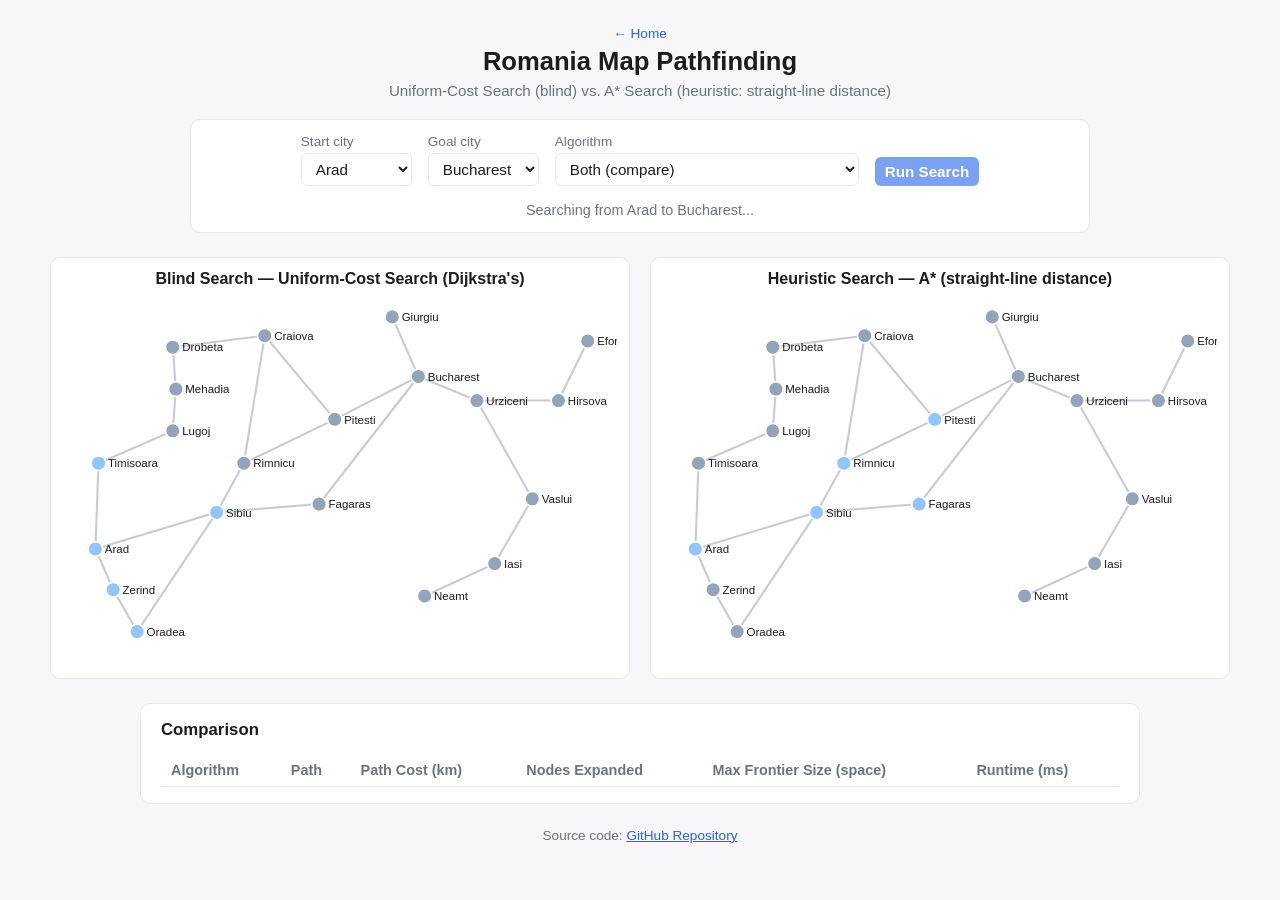
==== app.html @ 80aa833a "home page update" ====
<!doctype html>
<html lang="en">
<head>
  <meta charset="UTF-8" />
  <meta name="viewport" content="width=device-width, initial-scale=1.0" />
  <title>Romania Map Pathfinding: Blind vs. Heuristic Search</title>
  <link rel="stylesheet" href="styles.css" />
</head>
<body>
  <header>
    <a class="home-link" href="index.html">&larr; Home</a>
    <h1>Romania Map Pathfinding</h1>
    <p class="subtitle">Uniform-Cost Search (blind) vs. A* Search (heuristic: straight-line distance)</p>
  </header>

  <section class="controls">
    <label>
      Start city
      <select id="start-city"></select>
    </label>
    <label>
      Goal city
      <select id="goal-city"></select>
    </label>
    <label>
      Algorithm
      <select id="mode-select">
        <option value="both" selected>Both (compare)</option>
        <option value="bfs">Uniform-Cost Search (UCS / Dijkstra's)</option>
        <option value="astar">A* Search</option>
      </select>
    </label>
    <button id="run-btn">Run Search</button>
    <span id="status" class="status"></span>
  </section>

  <section class="maps">
    <div class="map-panel" id="bfs-panel">
      <h2>Blind Search — Uniform-Cost Search (Dijkstra's)</h2>
      <svg id="bfs-map" class="map"></svg>
    </div>
    <div class="map-panel" id="astar-panel">
      <h2>Heuristic Search — A* (straight-line distance)</h2>
      <svg id="astar-map" class="map"></svg>
    </div>
  </section>

  <section class="results">
    <h2>Comparison</h2>
    <table>
      <thead>
        <tr>
          <th>Algorithm</th>
          <th>Path</th>
          <th>Path Cost (km)</th>
          <th>Nodes Expanded</th>
          <th>Max Frontier Size (space)</th>
          <th>Runtime (ms)</th>
        </tr>
      </thead>
      <tbody id="results-body"></tbody>
    </table>
  </section>

  <footer>
    <p>
      Source code:
      <a href="https://github.com/azkaeiorszghjhbvgu/AI-Schizo-Mapping" rel="noopener">
        GitHub Repository
      </a>
    </p>
  </footer>

  <script src="js/data.js"></script>
  <script src="js/search.js"></script>
  <script src="js/map.js"></script>
  <script src="js/app.js"></script>
</body>
</html>
---- styles.css ----
:root {
  color-scheme: light dark;
  --bg: #f7f7fa;
  --panel: #ffffff;
  --text: #1c1c1e;
  --muted: #6b7280;
  --accent: #2563eb;
  --edge: #c7cbd1;
  --edge-path: #16a34a;
  --node: #94a3b8;
  --node-visited: #93c5fd;
  --node-path: #16a34a;
  --node-start: #f59e0b;
  --node-goal: #dc2626;
  --border: #e5e7eb;
}

@media (prefers-color-scheme: dark) {
  :root {
    --bg: #16181d;
    --panel: #1f2228;
    --text: #f1f1f3;
    --muted: #9ca3af;
    --edge: #3a3f47;
    --border: #2c2f36;
  }
}

* { box-sizing: border-box; }

body {
  margin: 0;
  padding-block: 24px;
  padding-inline: 20px;
  background: var(--bg);
  color: var(--text);
  font-family: -apple-system, Segoe UI, Roboto, Helvetica, Arial, sans-serif;
}

header { text-align: center; margin-bottom: 20px; }
h1 { margin: 0 0 6px; font-size: 1.6rem; }
.subtitle { margin: 0; color: var(--muted); font-size: 0.95rem; }

.controls {
  display: flex;
  flex-wrap: wrap;
  align-items: center;
  justify-content: center;
  gap: 16px;
  margin-bottom: 24px;
  background: var(--panel);
  border: 1px solid var(--border);
  border-radius: 10px;
  padding: 14px 18px;
  max-width: 900px;
  margin-inline: auto;
}

.controls label {
  display: flex;
  flex-direction: column;
  gap: 4px;
  font-size: 0.85rem;
  color: var(--muted);
}

select, button {
  font-size: 0.95rem;
  padding: 6px 10px;
  border-radius: 6px;
  border: 1px solid var(--border);
  background: var(--panel);
  color: var(--text);
}

button {
  background: var(--accent);
  color: white;
  border: none;
  cursor: pointer;
  font-weight: 600;
  align-self: flex-end;
}
button:disabled { opacity: 0.6; cursor: default; }

.status { color: var(--muted); font-size: 0.9rem; }

.maps {
  display: flex;
  flex-wrap: wrap;
  gap: 20px;
  justify-content: center;
  max-width: 1200px;
  margin: 0 auto 24px;
}

.map-panel {
  background: var(--panel);
  border: 1px solid var(--border);
  border-radius: 10px;
  padding: 12px;
  flex: 1 1 460px;
  max-width: 580px;
}

.map-panel h2 { font-size: 1rem; margin: 0 0 8px; text-align: center; }

.map { width: 100%; height: auto; }

.edge { stroke: var(--edge); stroke-width: 2; }
.edge-path { stroke: var(--edge-path); stroke-width: 4; }

.node { fill: var(--node); stroke: var(--panel); stroke-width: 1.5; transition: fill 0.2s; }
.node.visited { fill: var(--node-visited); }
.node.on-path { fill: var(--node-path); }
.node.start { fill: var(--node-start); }
.node.goal { fill: var(--node-goal); }

.node-label { font-size: 11px; fill: var(--text); }

.results {
  max-width: 1000px;
  margin: 0 auto;
  background: var(--panel);
  border: 1px solid var(--border);
  border-radius: 10px;
  padding: 16px 20px;
  overflow-x: auto;
}
.results h2 { margin-top: 0; font-size: 1.05rem; }

table { width: 100%; border-collapse: collapse; font-size: 0.9rem; }
th, td { text-align: left; padding: 8px 10px; border-bottom: 1px solid var(--border); }
th { color: var(--muted); font-weight: 600; }
.path-cell { font-family: ui-monospace, monospace; font-size: 0.85rem; }

footer {
  text-align: center;
  margin-top: 24px;
  color: var(--muted);
  font-size: 0.85rem;
}
footer a { color: var(--accent); }

.home-link {
  display: inline-block;
  margin-bottom: 6px;
  color: var(--accent);
  font-size: 0.85rem;
  text-decoration: none;
}
.home-link:hover { text-decoration: underline; }

.intro {
  max-width: 900px;
  margin: 0 auto 24px;
  display: flex;
  flex-direction: column;
  gap: 16px;
}

.intro-card {
  background: var(--panel);
  border: 1px solid var(--border);
  border-radius: 10px;
  padding: 18px 22px;
}
.intro-card h2 { margin-top: 0; font-size: 1.15rem; }
.intro-card h3 { margin-top: 0; font-size: 1rem; }
.intro-card p, .intro-card li { color: var(--text); line-height: 1.5; }
.intro-card ul { margin: 8px 0; padding-left: 20px; }

.intro-grid {
  display: flex;
  flex-wrap: wrap;
  gap: 16px;
}
.intro-grid .intro-card { flex: 1 1 320px; }

.intro-cta {
  text-align: center;
  margin-top: 8px;
}

.cta-button {
  display: inline-block;
  background: var(--accent);
  color: white;
  font-weight: 600;
  font-size: 1rem;
  padding: 10px 24px;
  border-radius: 8px;
  text-decoration: none;
}
.cta-button:hover { opacity: 0.9; }
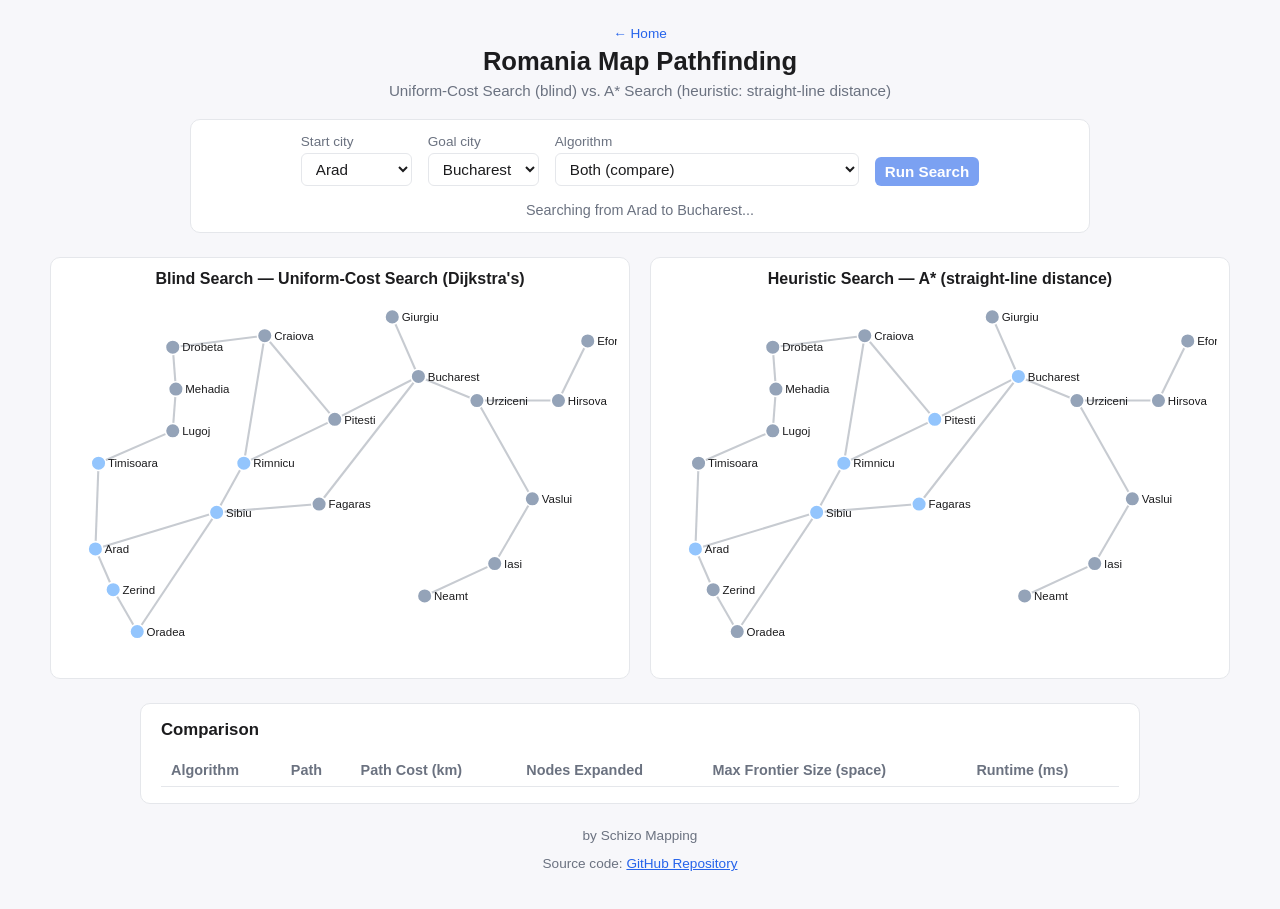
==== commit 8e301a57: "sum bs w/home page" ====
--- a/app.html
+++ b/app.html
@@ -63,6 +63,7 @@
   </section>
 
   <footer>
+    <p>by Schizo Mapping</p>
     <p>
       Source code:
       <a href="https://github.com/azkaeiorszghjhbvgu/AI-Schizo-Mapping" rel="noopener">
--- a/styles.css
+++ b/styles.css
@@ -142,6 +142,19 @@
 }
 footer a { color: var(--accent); }
 
+.home-body {
+  min-height: 100vh;
+  display: flex;
+  flex-direction: column;
+  align-items: center;
+  justify-content: center;
+  text-align: center;
+}
+
+.home-body .intro {
+  align-items: center;
+}
+
 .home-link {
   display: inline-block;
   margin-bottom: 6px;
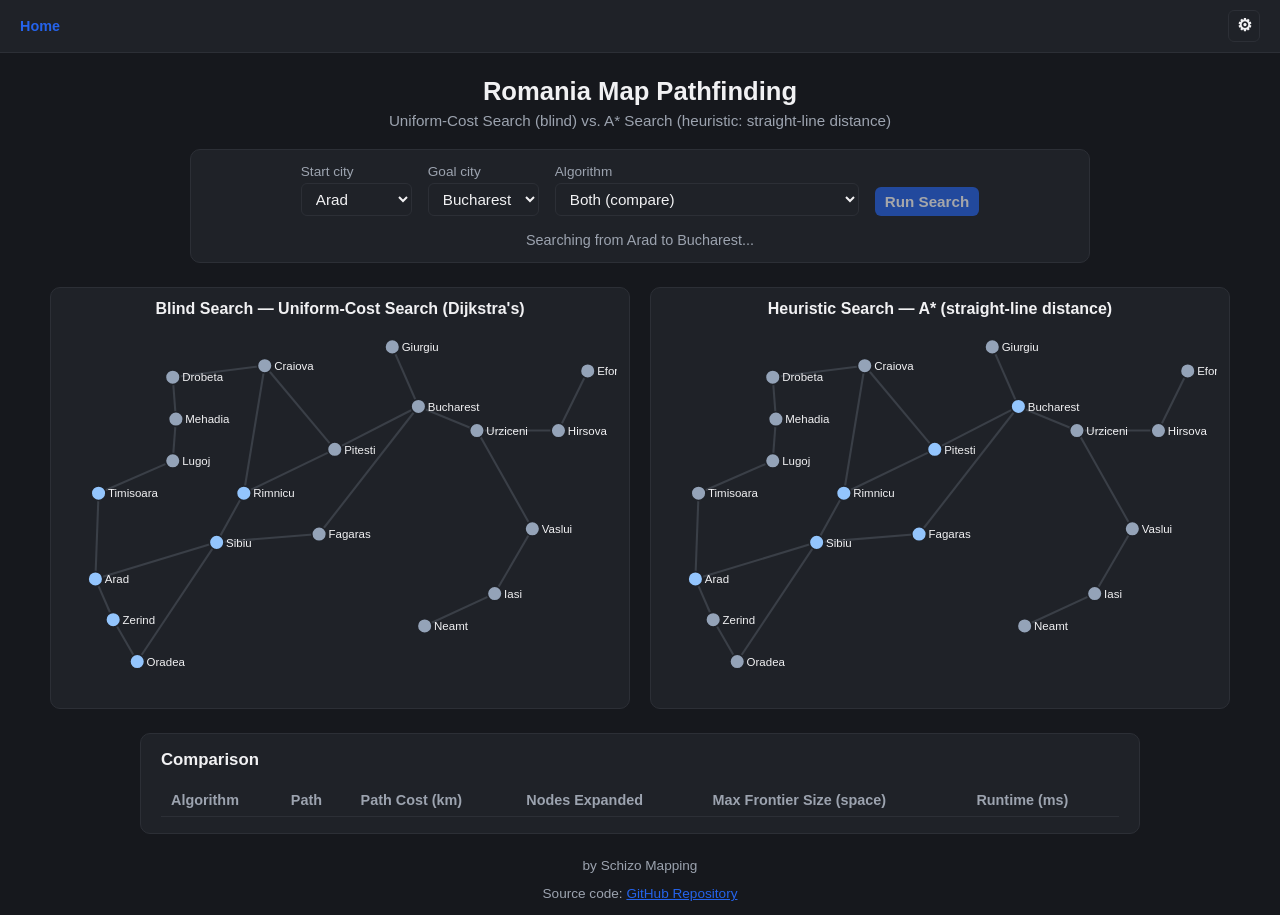
==== commit b7b6d9d3: "nav bar !!1!" ====
--- a/app.html
+++ b/app.html
@@ -7,8 +7,19 @@
   <link rel="stylesheet" href="styles.css" />
 </head>
 <body>
+  <nav class="navbar">
+    <a class="navbar-home" href="index.html">Home</a>
+    <div class="navbar-settings">
+      <button class="navbar-gear" type="button" aria-label="Settings" title="Settings">&#9881;</button>
+      <div class="navbar-menu">
+        <div class="navbar-menu-label">Theme</div>
+        <button class="navbar-theme-option" data-theme-choice="dark">Dark</button>
+        <button class="navbar-theme-option" data-theme-choice="light">Light</button>
+      </div>
+    </div>
+  </nav>
+
   <header>
-    <a class="home-link" href="index.html">&larr; Home</a>
     <h1>Romania Map Pathfinding</h1>
     <p class="subtitle">Uniform-Cost Search (blind) vs. A* Search (heuristic: straight-line distance)</p>
   </header>
@@ -76,5 +87,6 @@
   <script src="js/search.js"></script>
   <script src="js/map.js"></script>
   <script src="js/app.js"></script>
+  <script src="js/navbar.js"></script>
 </body>
 </html>
--- a/styles.css
+++ b/styles.css
@@ -1,43 +1,135 @@
 :root {
-  color-scheme: light dark;
-  --bg: #f7f7fa;
-  --panel: #ffffff;
-  --text: #1c1c1e;
-  --muted: #6b7280;
+  color-scheme: dark;
+  --bg: #16181d;
+  --panel: #1f2228;
+  --text: #f1f1f3;
+  --muted: #9ca3af;
   --accent: #2563eb;
-  --edge: #c7cbd1;
+  --edge: #3a3f47;
   --edge-path: #16a34a;
   --node: #94a3b8;
   --node-visited: #93c5fd;
   --node-path: #16a34a;
   --node-start: #f59e0b;
   --node-goal: #dc2626;
+  --border: #2c2f36;
+}
+
+:root[data-theme="light"] {
+  color-scheme: light;
+  --bg: #f7f7fa;
+  --panel: #ffffff;
+  --text: #1c1c1e;
+  --muted: #6b7280;
+  --edge: #c7cbd1;
   --border: #e5e7eb;
-}
-
-@media (prefers-color-scheme: dark) {
-  :root {
-    --bg: #16181d;
-    --panel: #1f2228;
-    --text: #f1f1f3;
-    --muted: #9ca3af;
-    --edge: #3a3f47;
-    --border: #2c2f36;
-  }
 }
 
 * { box-sizing: border-box; }
 
 body {
   margin: 0;
-  padding-block: 24px;
   padding-inline: 20px;
   background: var(--bg);
   color: var(--text);
   font-family: -apple-system, Segoe UI, Roboto, Helvetica, Arial, sans-serif;
 }
 
-header { text-align: center; margin-bottom: 20px; }
+.navbar {
+  position: sticky;
+  top: 0;
+  z-index: 100;
+  display: flex;
+  align-items: center;
+  align-self: stretch;
+  width: calc(100% + 40px);
+  margin-inline: -20px;
+  padding: 10px 20px;
+  background: var(--panel);
+  border-bottom: 1px solid var(--border);
+  text-align: left;
+  transform: translateY(0);
+  transition: transform 0.2s ease;
+}
+
+.navbar-hidden {
+  transform: translateY(-100%);
+}
+
+.navbar-home {
+  color: var(--accent);
+  font-weight: 600;
+  font-size: 0.9rem;
+  text-decoration: none;
+}
+.navbar-home:hover { text-decoration: underline; }
+
+.navbar-settings {
+  position: relative;
+  margin-left: auto;
+}
+
+.navbar-gear {
+  display: flex;
+  align-items: center;
+  justify-content: center;
+  width: 32px;
+  height: 32px;
+  padding: 0;
+  border: 1px solid var(--border);
+  border-radius: 6px;
+  background: var(--panel);
+  color: var(--text);
+  font-size: 1.05rem;
+  line-height: 1;
+  cursor: pointer;
+}
+.navbar-gear:hover { border-color: var(--accent); }
+
+.navbar-menu {
+  position: absolute;
+  top: calc(100% + 6px);
+  right: 0;
+  min-width: 170px;
+  background: var(--panel);
+  border: 1px solid var(--border);
+  border-radius: 8px;
+  padding: 6px;
+  box-shadow: 0 6px 16px rgba(0, 0, 0, 0.2);
+  display: none;
+  z-index: 101;
+}
+
+.navbar-settings.open .navbar-menu {
+  display: block;
+}
+
+.navbar-menu-label {
+  padding: 6px 8px 4px;
+  font-size: 0.75rem;
+  color: var(--muted);
+  text-transform: uppercase;
+  letter-spacing: 0.03em;
+}
+
+.navbar-theme-option {
+  display: flex;
+  align-items: center;
+  justify-content: space-between;
+  width: 100%;
+  padding: 8px;
+  border: none;
+  border-radius: 6px;
+  background: transparent;
+  color: var(--text);
+  font-size: 0.9rem;
+  text-align: left;
+  cursor: pointer;
+}
+.navbar-theme-option:hover { background: var(--bg); }
+.navbar-theme-option.active { color: var(--accent); font-weight: 600; }
+
+header { text-align: center; margin-bottom: 20px; padding-top: 24px; }
 h1 { margin: 0 0 6px; font-size: 1.6rem; }
 .subtitle { margin: 0; color: var(--muted); font-size: 0.95rem; }
 
@@ -147,22 +239,21 @@
   display: flex;
   flex-direction: column;
   align-items: center;
-  justify-content: center;
   text-align: center;
 }
 
+.home-content {
+  flex: 1;
+  width: 100%;
+  display: flex;
+  flex-direction: column;
+  align-items: center;
+  justify-content: center;
+}
+
 .home-body .intro {
   align-items: center;
 }
-
-.home-link {
-  display: inline-block;
-  margin-bottom: 6px;
-  color: var(--accent);
-  font-size: 0.85rem;
-  text-decoration: none;
-}
-.home-link:hover { text-decoration: underline; }
 
 .intro {
   max-width: 900px;
